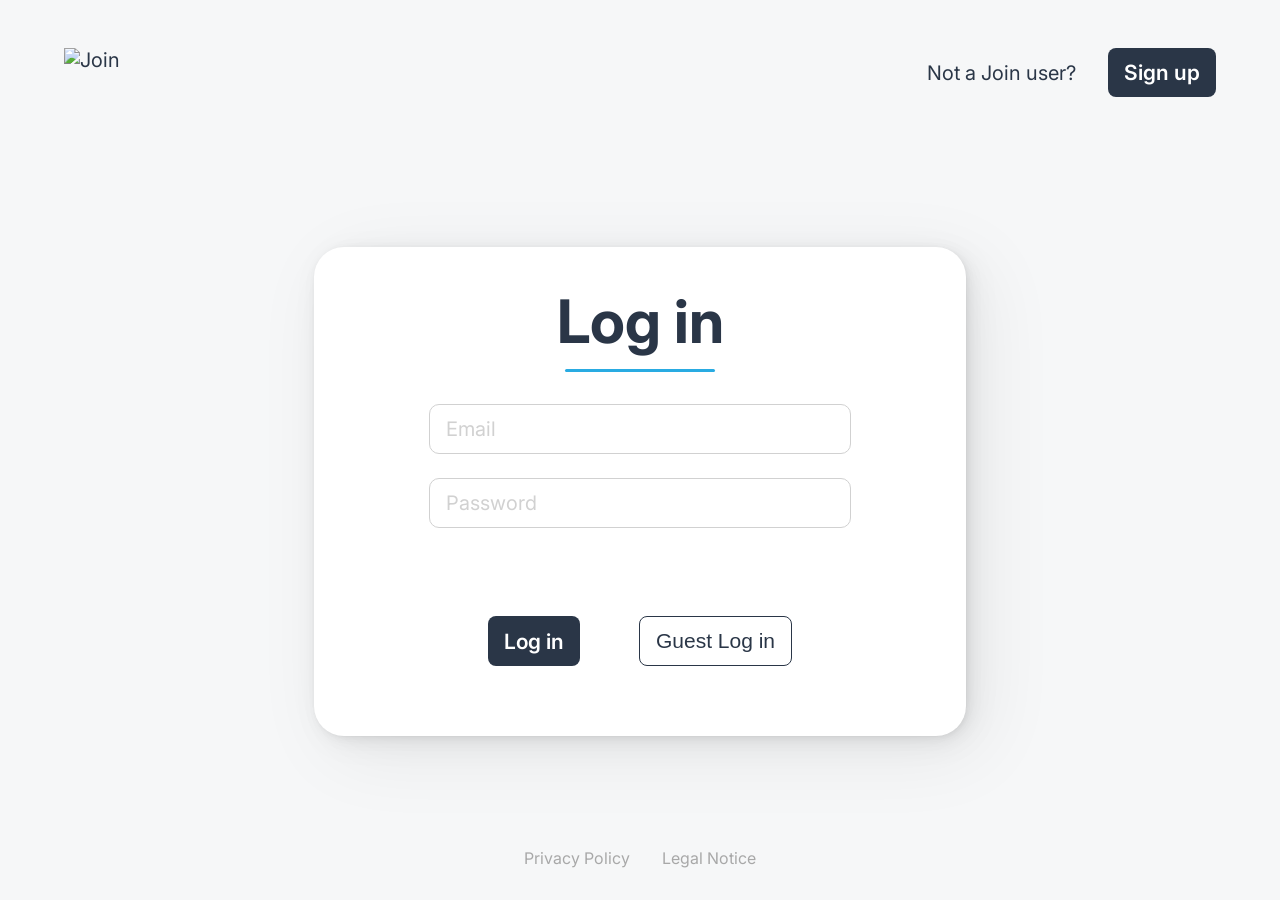
==== index.html @ b6815252 "add animation on login page and move login to index.html" ====
<!DOCTYPE html>
<html lang="en">

<head>
    <meta charset="UTF-8">
    <meta name="viewport" content="width=device-width, initial-scale=1.0">
    <title>Join</title>
    <link rel="icon" href="/assets/icons/join-favicon.png" type="image/png" sizes="32x32">
    <link rel="stylesheet" href="/styles/assets.css">
    <link rel="stylesheet" href="/styles/fonts.css">
    <link rel="stylesheet" href="/styles/log-in.css">
    <link rel="stylesheet" href="/styles/standard.css">
    <link rel="stylesheet" href="/style.css">
    <script src="/script/log-in.js"></script>
    <script src="/script/register.js"></script>
</head>

<body>
    <header class="section-pad section-gap">
        <img src="/assets/icons/join-logo.svg" class="logo-little" alt="Join">
        <div class="header-login">
            <p>Not a Join user?</p>
            <button class="button" onclick="window.location.href='/html/register.html'">Sign up</button>
        </div>
    </header>
    <main>
        <div class="login-container">
            <div class="headline-container">
                <h1 class="h1-login">Log in</h1>
                <div class="underline"></div>
            </div>
            <form onsubmit="getInputData(); return false;">
                <input class="input-email" type="text" id="email" placeholder="Email">
                <input class="input-password" type="password" id="password" placeholder="Password">
                <span id="errorMessageLogin" class="error-message"></span>
                <div class="button-container">
                    <button type="submit" class="button">Log in</button>
                    <button type="button" onclick="getInputData('guest')" class="button-2">Guest Log in</button>
                </div>
            </form>
            <div id="messageBox"></div>
        </div>
    </main>
    <footer class="section-pad section-gap">
        <a href="/html/privacy-policy.html" target="_blank">Privacy Policy</a>
        <a href="/html/legal-notice.html" target="_blank">Legal Notice</a>
    </footer>
</body>

</html>
---- styles/assets.css ----
input[type="search"]::-webkit-search-decoration,
input[type="search"]::-webkit-search-cancel-button,
input[type="search"]::-webkit-search-results-button,
input[type="search"]::-webkit-search-results-decoration {
    -webkit-appearance: none;
}

.logo {
    height: 334px;
    width: 274px;
}

header {
    display: flex;
    justify-content: space-between;
}

footer {
    display: flex;
    justify-content: center;
    color: var(--color-gray);
    font-size: 16px;
}

main {
    display: flex;
    flex: 1;
    justify-content: center;
    padding: 64px;
}

.headline-container {
    display: flex;
    flex-direction: column;
    align-items: center;
    gap: 12px;
}

.underline {
    height: 3px;
    width: 150px;
    background-color: var(--color-light-blue);
    border-radius: 8px;
}

form {
    display: flex;
    flex-direction: column;
    align-items: center;
    gap: 24px;
}

input,
select,
textarea,
.custom-select {
    width: 422px;
    border-radius: 10px;
    border: 1px solid var(--color-light-gray);
    padding: 12px 16px;
    font-family: Inter, sans-serif;
    color: black;
    font-size: 20px;
}

input::placeholder,
select::placeholder,
textarea::placeholder {
    color: var(--color-light-gray);
}

input:focus,
select:focus,
textarea:focus {
    border: 1px solid var(--color-light-blue);
    outline: none;
}

.input-email {
    background: url(/assets/icons/mail.svg);
    background-repeat: no-repeat;
    background-position: right 22px center;
}

.input-password {
    background: url(/assets/icons/lock.svg);
    background-repeat: no-repeat;
    background-position: right 22px center;
}

.input-name {
    background: url(/assets/icons/person.svg);
    background-repeat: no-repeat;
    background-position: right 22px center;
}

.input-phone {
    background: url(/assets/icons/phone.svg);
    background-repeat: no-repeat;
    background-position: right 22px center;
}

.input-checkbox {
    height: 16px;
    width: 16px;
    border-radius: 3px;
    border: 2px solid var(--primary-blue);
    background-color: white;
    cursor: pointer;
}

.button-container {
    display: flex;
    justify-content: space-evenly;
    padding-top: 24px;
    width: 100%;
}

.button {
    background-color: var(--primary-blue);
    color: var(--bg-white);
    padding: 12px 16px;
    border-radius: 8px;
    border: unset;
    text-wrap: nowrap;
    font-family: Inter, sans-serif;
    font-size: 21px;
    font-weight: 600;
}

.button-2 {
    background-color: var(--bg-white);
    color: var(--primary-blue);
    padding: 12px 16px;
    font-size: 21px;
    border-radius: 8px;
    border: 1px solid var(--primary-blue);
}

.button:hover,
.button:focus,
.button-2:hover,
.button-2:focus {
    cursor: pointer;
    outline: none;
    box-shadow: 0 4px 3px -1px rgba(0, 0, 0, 0.2);
}

.button:hover,
.button:focus {
    background-color: var(--color-light-blue);
}

.button-2:hover,
.button-2:focus {
    border: 1px solid var(--color-light-blue);
    color: var(--color-light-blue);

    >img {
        filter: brightness(0) saturate(100%) invert(63%) sepia(14%) saturate(2444%) hue-rotate(157deg) brightness(91%) contrast(95%);
    }
}

.button-disabled:hover {
    cursor: not-allowed;
}

.sideline-blue {
    height: 60px;
    width: 3px;
    background-color: var(--color-light-blue);
    border-radius: 8px;
}

.sideline-blue-horizontal {
    width: 60px;
    height: 3px;
    background-color: var(--color-light-blue);
    border-radius: 8px;
}

.sideline-gray {
    height: 102px;
    width: 2px;
    background-color: var(--color-light-gray);
    border-radius: 8px;
}

.section-header {
    display: flex;
    justify-content: flex-start;
    align-items: center;
    gap: 30px;
}

.join-span {
    color: var(--color-light-blue);
}

.ui-icon:hover,
.ui-icon:focus {
    outline: none;
    filter: brightness(0) saturate(100%) invert(63%) sepia(14%) saturate(2444%) hue-rotate(157deg) brightness(91%) contrast(95%);
    cursor: pointer;
}

.ui-icon {
    user-select: none;
}

.ui-icon-wrapper {
    display: flex;
    justify-content: center;
    align-items: center;
    width: 32px;
    height: 32px;
    border-radius: 16px;
}

.ui-icon-wrapper:hover,
.ui-icon-wrapper:focus {
    outline: none;
    cursor: pointer;
    background-color: var(--bg-color-gray);
}

.red-border {
    border: 1px solid red !important;
}

.input-error-message {
    color: red;
    font-size: 16px;
    font-weight: 500;
    font-style: italic;
    height: 0;
}

.input-error-message>span {
    padding: 0px 8px;
}

.overlay {
    overflow-y: auto;
    height: 100vh;
    width: 100vw;
    position: fixed;
    top: 0;
    left: 0;
    display: flex;
    justify-content: safe center;
    align-items: safe center;
    padding: 16px 8px;
    background-color: rgba(0, 0, 0, 0.2);
    opacity: 1;
    z-index: 10;
}

.fade-out {
    opacity: 0;
    transition: opacity 125ms ease-out;
}

.overlay>:first-child {
    outline: none;
}

.fly-in-from-right {
    animation: flyInFromRight 200ms ease-out;
}

.fly-out-to-right {
    animation: flyOutToRight 200ms ease-out forwards;
}

.overlay:has(.fly-in-from-right, .fly-out-to-right) {
    overflow-x: hidden;
}

@keyframes flyInFromRight {
    0% {
        transform: translateX(calc(50vw + 51%));
    }

    100% {
        transform: translateX(0%);
    }
}


@keyframes flyOutToRight {
    0% {
        transform: translateX(0%);
    }

    100% {
        transform: translateX(calc(50vw + 51%));
    }
}

@media (max-width:480px) {
    .h1-responsive {
        font-size: 44px;
    }

    .h4-responsive {
        font-size: 19px;
    }

    .h5-responsive {
        font-size: 36px;
        font-weight: 400;
    }

    .sideline-blue {
        width: 60px;
        height: 3px;
    }

    .sideline-gray {
        height: 87px;
    }

    .section-header {
        flex-direction: column;
        align-items: flex-start;
        gap: 8px;
    }

    .overlay {
        padding: 0;

        &>:first-child {
            border-radius: 0;
        }
    }
}

@media (max-width: 768px) and (min-width: 481px) {
    .h1-responsive {
        font-size: 47px;
    }

    .h4-responsive {
        font-size: 20px;
    }

    .h5-responsive {
        font-size: 36px;
        font-weight: 400;
    }


    .sideline-blue {
        width: 60px;
        height: 3px;
    }

    .sideline-gray {
        height: 87px;
    }

    .section-header {
        flex-direction: column;
    }
}

@media (max-width: 1024px) and (min-width: 769px) {
    .section-header {
        gap: 24px;
    }

    .h5-responsive {
        font-size: 40px;
        font-weight: 400;
    }

}
---- styles/fonts.css ----
@font-face {
    font-family: Inter;
    src: url('/assets//fonts/Inter-VariableFont_opsz\,wght.ttf') format(truetype);
    font-weight: 100 900;
}
---- styles/log-in.css ----
.header-login {
    display: flex;
    justify-content: center;
    align-items: baseline;
    gap: 32px;
    margin-left: auto;
}

.login-container {
    display: flex;
    justify-content: center;
    flex-direction: column;
    align-items: center;
    height: 489px;
    width: 652px;
    background-color: var(--bg-white);
    border-radius: 30px;
    gap: 32px;
    box-shadow:
        0.4px 0.4px 2.2px rgba(0, 0, 0, 0.02),
        1.1px 1.1px 5.3px rgba(0, 0, 0, 0.028),
        2px 2px 10px rgba(0, 0, 0, 0.035),
        3.6px 3.6px 17.9px rgba(0, 0, 0, 0.042),
        6.7px 6.7px 33.4px rgba(0, 0, 0, 0.05),
        16px 16px 80px rgba(0, 0, 0, 0.07);
}

.errorText {
    color: red;
    font-size: 12px;
}

.error-message {
    height: 16px;
}

.animation-overlay {
    overflow-y: auto;
    height: 100vh;
    width: 100vw;
    position: fixed;
    top: 0;
    left: 0;
    background-color: var(--bg-color);
    opacity: 1;
    z-index: 10;
}

.animate {
    animation: shrinkToLeft 1000ms ease-in-out forwards;
}

.close-overlay {
    animation: closeAnimation 500ms ease-in-out 500ms forwards;
}

@keyframes shrinkToLeft {

    0%,
    50% {
        position: fixed;
        top: 50%;
        left: 50%;
        transform: translate(-50%, -50%) scale(200%);
        z-index: 11;
    }

    100% {
        position: fixed;
        top: 48px;
        left: 64px;
        z-index: 11;
    }
}

@keyframes closeAnimation {
    100% {
        opacity: 0;
        display: none;
    }
}

@media(max-width: 600px) {

    .button-container {
        flex-direction: column;
    }

    .button-container {
        padding-top: 0px;
        width: 75%;
        gap: 15px;
    }

    input {
        width: 322px;
        font-size: 16px;
    }
}

@media(max-width: 500px) {

    .button,
    .button-2 {
        font-size: 16px;
    }

    input {
        width: 280px;
    }

    .h1-login {
        font-size: 50px !important;
    }
}

@media(max-width: 435px) {

    input {
        width: 200px;
    }

    main {
        padding: 32px;
    }
}

@media(max-width: 400px) {

    .errorText {
        text-align: center;
        padding: 0px 5px 0px 5px;
    }
}

@media(max-width: 375px) {
    .errorText {
        font-size: 10px !important;
    }

    .error-message {
        font-size: 10px !important;
    }
}
---- styles/standard.css ----
* {
    box-sizing: border-box;
    margin: 0;
    scroll-behavior: smooth;
}

a {
    text-decoration: none;
}

a:hover {
    cursor: pointer;
}

.ft-47 {
    font-size: 47px;
}

.ft-20 {
    font-size: 20px;
}

.w-100 {
    width: 100%;
}

.d-none {
    display: none;
}

.dni {
    display: none !important;
}

.d-flex {
    display: flex;
}

.d-flex-c-c {
    display: flex;
    justify-content: center;
    align-items: center;
}

.d-flex-sb-c {
    display: flex;
    justify-content: space-between;
    align-items: center;
}

.fr {
    display: flex;
    flex-direction: row;
}

.fc {
    display: flex;
    flex-direction: column;
}

.wrap {
    flex-wrap: wrap;
}

.jcac {
    justify-content: center;
    align-items: center;
}

.jsac {
    justify-content: start;
    align-items: center;
}

.jcas {
    justify-content: center;
    align-items: start;
}

.sb {
    justify-content: space-between;
}

.sa {
    justify-content: space-around;
}

.se {
    justify-content: space-evenly;
}

.je {
    justify-content: end;
}

.ac {
    align-items: center;
}

.ae {
    align-items: end;
}

.gap-8 {
    gap: 8px;
}

.gap-16 {
    gap: 16px;
}

.gap-24 {
    gap: 24px;
}

.gap-32 {
    gap: 32px;
}

.section-pad {
    padding: 48px 24px;
}

.section-gap {
    gap: 16px;
}

.text-page {
    color: black;
    font-size: 16px;

    & h1 {
        margin-top: 32px;
        margin-bottom: 32px;
    }

    & h2 {
        margin-top: 32px;
        margin-bottom: 16px;
    }

    & a {
        color: var(--color-light-blue);

        &:hover {
            text-decoration: underline;
        }
    }

    & p {
        margin-bottom: 16px;
    }

    & .heavy-points {
        & li::marker {
            font-weight: 700;
        }

        & li {
            padding-left: 8px;
        }
    }
}

@media (max-width:480px) {
    .section-pad {
        padding: 16px;
    }

    .section-gap {
        gap: 16px;
    }
}

@media (max-width: 768px) and (min-width: 481px) {
    .section_pad {
        padding: 130px 32px 16px;
    }

    .section_gap {
        gap: 16px;
    }
}

@media (max-width: 1024px) and (min-width: 769px) {
    .section_pad {
        padding: 48px 64px 32px;
    }

    .section_gap {
        gap: 32px;
    }
}

@media (max-width:1440px) and (min-width:1025px) {
    .section-pad {
        padding: 48px 64px 32px;
    }

    .section-gap {
        gap: 32px;
    }
}

@media (max-width:1920px) and (min-width:1441px) {
    .section-pad {
        padding: 48px 100px 32px;
    }

    .section-gap {
        gap: 64px;
    }
}

@media (min-width:1921px) {
    .section-pad {
        /* calculation: (100% - 1920px)/2 = 50% - 960px */
        padding: 64px max(160px, calc(50% - 960px));
    }

    .section-gap {
        gap: 64px;
    }
}
---- style.css ----
:root {
    --primary-blue: #2A3647;

    --bg-color: #F6F7F8;
    --bg-white: #FFFFFF;
    --bg-color-dark-blue: #091931;
    --bg-color-blue: #0C2E62;
    --bg-color-blue-rgb: 12, 46, 98;
    --bg-color-blue-hover: #2A3D59;
    --bg-color-orange: #FF3D00;

    --color-light-blue: #29abe2;
    --color-light-gray: #D1D1D1;
    --color-gray: #A8A8A8;
    --color-blue: #007CEE;

    --contact-color-orange: #FF7A00;
    --contact-color-pink: #FF5EB3;
    --contact-color-lavender: #6E52FF;
    --contact-color-violet: #9327FF;
    --contact-color-aqua: #00BEE8;
    --contact-color-tropical: #1FD7C1;
    --contact-color-coral: #FF745E;
    --contact-color-peach: #FFA35E;
    --contact-color-magenta: #FC71FF;
    --contact-color-gold: #FFC701;
    --contact-color-blue: #0038FF;
    --contact-color-lime: #C3FF2B;
    --contact-color-purple: #462f8a;
    --contact-color-crimson: #FF4646;
    --contact-color-honey: #FFBB2B;
}

body {
    visibility: hidden;
    font-size: 20px;
    background-color: var(--bg-color);
    color: var(--primary-blue);
    display: flex;
    flex-direction: column;
    height: 100vh;
    font-family: Inter, sans-serif;
}

body>:first-child {
    height: 100%;
}

a {
    color: var(--color-gray);
}

h1 {
    font-size: 60px;
}

h2 {
    font-size: 27px;
    font-weight: 700;
}

h3 {
    font-size: 20px;
    font-weight: 700;
}

h4 {
    font-size: 27px;
    font-weight: 100;
}

h5 {
    font-size: 47px;
    font-weight: 500;
}

.logo-little {
    height: 122px;
    width: 100px;
}

.logo-mini {
    height: 56px;
}

.container {
    max-width: 1920px;
    margin: 0 auto;
    height: 100vh;
}

.bg-color-sidebar {
    background: var(--primary-blue);
}

.sidebar-container {
    width: 232px;
    height: 100vh;
    display: flex;
    flex-direction: column;
    align-items: center;
    padding: 64px 0;
    gap: 120px;
}

.sidebar-mainbox {
    display: flex;
    flex-direction: column;
    justify-content: space-between;
    align-items: center;
    height: 100%;
    width: 100%;
}

.links-container {
    width: 100%;
    display: flex;
    flex-direction: column;
    justify-content: center;
    align-items: flex-start;
    gap: 20px;
}

.links-container a {
    width: 100%;
    height: 46px;
    display: flex;
    justify-content: flex-start;
    align-items: center;
    padding: 0 48px;
    gap: 16px;
}

.links-container a:hover {
    background-color: var(--bg-color-blue-hover);
}

a.current {
    background-color: var(--bg-color-dark-blue);
    color: var(--bg-white);
}

a.current:hover {
    background-color: var(--bg-color-dark-blue);
    cursor: default;
}

.links-container a.current img {
    filter: brightness(0) invert(1);
}

.sidebar-footer {
    display: flex;
    flex-direction: column;
    gap: 32px;
}

.sidebar-footer a:hover {
    cursor: pointer;
    color: var(--color-light-blue);
    transform: scale(1.05);
    transition: all 125ms ease-in-out;
}

.navbar-header {
    display: flex;
    justify-content: space-between;
    align-items: center;
    height: 100px;
    width: 100%;
    background: var(--bg-white);
    box-shadow: 0px 2px 4px rgba(0, 0, 0, 0.2);
    padding: 0 48px 0 120px;
}

.headline {
    font-size: 24px;
    font-weight: 300;
}

.img-help:hover {
    cursor: pointer;
    transform: scale(1.2);
    transition: all 125ms ease-in-out;
}

.user-icon-container {
    width: 56px;
    height: 56px;
    border-radius: 100%;
    border: 3px solid var(--primary-blue);
    display: flex;
    justify-content: center;
    align-items: center;
}

.user-icon-container:hover {
    cursor: pointer;
    background-color: rgba(var(--bg-color-blue-rgb), 0.12);
}

.initials {
    font-size: 20px;
    font-weight: 700;
    color: var(--color-light-blue);
}

.user-menu-container {
    display: flex;
    flex-direction: column;
    align-items: flex-start;
    position: fixed;
    top: 100px;
    right: -164px;
    width: 160px;
    z-index: 2;
    background-color: var(--primary-blue);
    box-shadow: 0px 2px 4px rgba(0, 0, 0, 0.2);
    padding: 16px;
    border-radius: 20px 0 20px 20px;
    font-size: 16px;
    transform: translateX(0);
    transition: transform 250ms ease-in-out, opacity 250ms ease-in-out;
    opacity: 0;
    pointer-events: none;
}

.user-menu-container a {
    display: flex;
    justify-content: flex-start;
    align-items: center;
    width: 100%;
    height: 40px;
    padding: 0 8px;
}

.user-menu-container a:hover {
    cursor: pointer;
    background-color: var(--bg-color-blue-hover);
    transform: scale(1.05);
    transition: all 125ms ease-in-out;
}

.user-menu-container.visible {
    transform: translateX(-180px);
    opacity: 1;
    pointer-events: auto;
}

.user-menu-container.hidden {
    transform: translateX(0);
    opacity: 0;
    pointer-events: none;
}

.main-content {
    width: 100%;
    display: flex;
    flex-direction: column;
    flex: 1;
    overflow-y: auto;
}

.main-content>section {
    flex: 1;
    overflow-y: auto;
}

.light-box-shadow {
    box-shadow: 0 0 8px rgba(0, 0, 0, 0.1);
}

.t-125 {
    transition: all 125ms ease-in-out;
}

.pos-rel {
    position: relative;
}

@media (max-width: 768px) {
    .navbar-header {
        padding: 24px;
    }

    .headline {
        display: none;
    }

    .img-help {
        display: none;
    }

    .logo-header {
        width: 60px;
    }

    .sidebar-container {
        height: 100px;
        width: 100%;
        flex-direction: row;
        padding: 12px;
        gap: 0;
    }

    body>:first-child {
        flex-direction: column-reverse;
    }

    .sidebar-mainbox {
        flex-direction: row;
    }

    .logo-little {
        display: none;
    }

    .links-container {
        flex-direction: row;
        align-items: center;
        height: 100%;
        gap: 16px;
    }

    .links-container a {
        display: flex;
        flex-direction: column;
        align-items: center;
        justify-content: center;
        padding: 0;
        gap: 8px;
        height: 100%;
        width: 100%;
    }

    .sidebar-footer {
        display: none;
    }

    a.current {
        border-radius: 12px;
    }
}

@media (max-width: 480px) {
    .navbar-header {
        height: 80px;
        padding: 24px;
    }

    .headline {
        display: none;
    }

    .img-help {
        display: none;
    }

    .logo-header {
        width: 40px;
    }

    .sidebar-container {
        height: 80px;
        padding: 8px;
    }

    .sidebar-mainbox {
        flex-direction: row;
    }

    .logo-little {
        display: none;
    }

    .header-login {
        margin-left: unset;
    }

    .links-container {
        flex-direction: row;
        align-items: center;
        height: 100%;
        gap: 8px;
        font-size: 14px;
    }

    .links-container a {
        display: flex;
        flex-direction: column;
        align-items: center;
        justify-content: center;
        padding: 0;
        gap: 8px;
        height: 100%;
        width: 100%;
    }

    .sidebar-footer {
        display: none;
    }

    a.current {
        border-radius: 12px;
    }

    .user-menu-container {
        top: 80px;
    }
}

@media (min-width:769px) {
    .logo-header {
        display: none;
    }
}

@media (max-width: 1024px) and (min-width: 769px) {
    .navbar-header {
        padding: 0 48px 0 64px;
    }
}
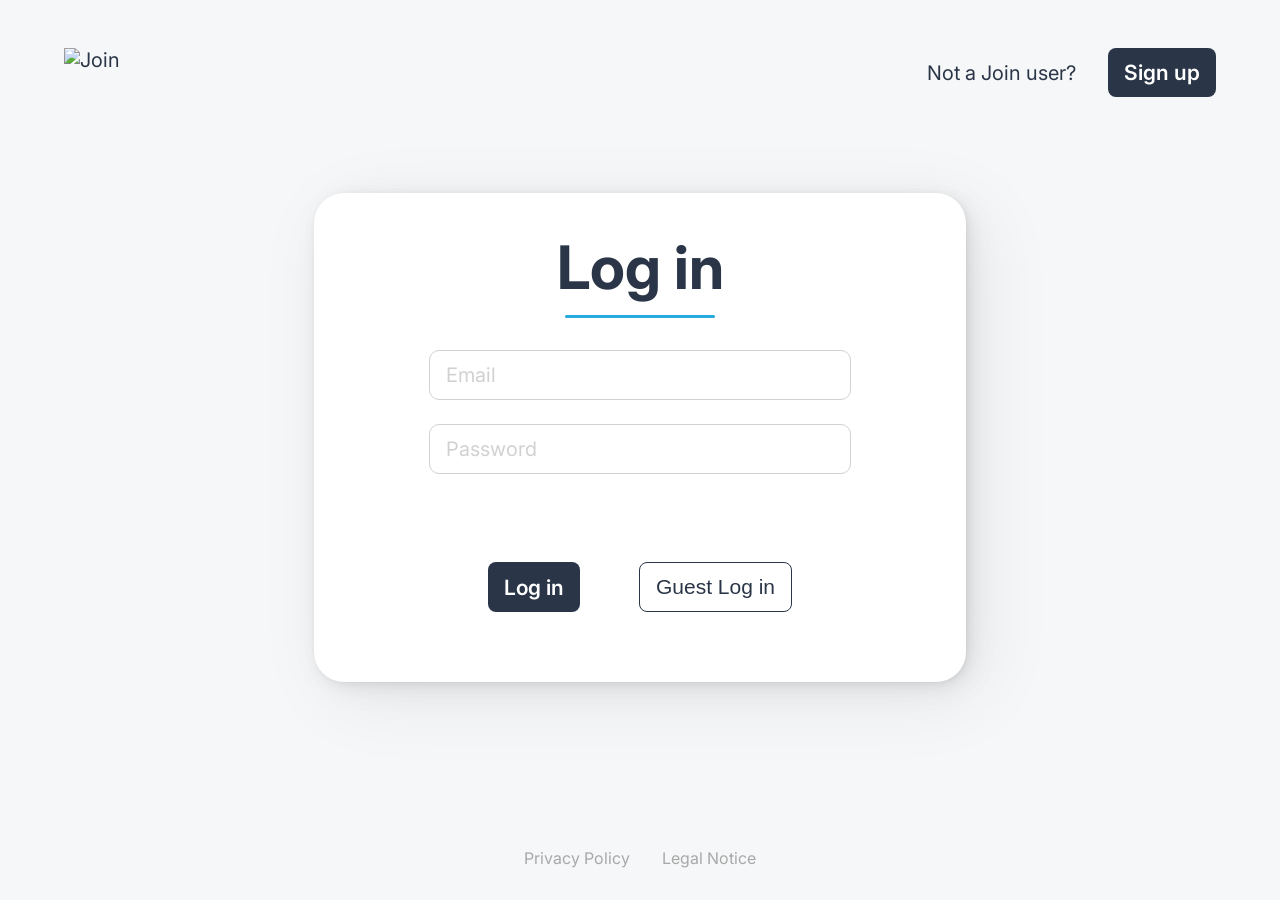
==== commit 6c21461f: "check if email exists on contacts" ====
--- a/index.html
+++ b/index.html
@@ -11,6 +11,7 @@
     <link rel="stylesheet" href="/styles/log-in.css">
     <link rel="stylesheet" href="/styles/standard.css">
     <link rel="stylesheet" href="/style.css">
+    <script src="/script/fetch.js"></script>
     <script src="/script/log-in.js"></script>
     <script src="/script/register.js"></script>
 </head>
--- a/style.css
+++ b/style.css
@@ -42,7 +42,7 @@
     font-family: Inter, sans-serif;
 }
 
-body>:first-child {
+.height-100 {
     height: 100%;
 }
 
@@ -171,6 +171,8 @@
     background: var(--bg-white);
     box-shadow: 0px 2px 4px rgba(0, 0, 0, 0.2);
     padding: 0 48px 0 120px;
+    z-index: 1;
+    position: relative;
 }
 
 .headline {
@@ -315,6 +317,10 @@
         display: none;
     }
 
+    .header-login {
+        margin-left: unset;
+    }
+
     .links-container {
         flex-direction: row;
         align-items: center;
@@ -373,10 +379,6 @@
         display: none;
     }
 
-    .header-login {
-        margin-left: unset;
-    }
-
     .links-container {
         flex-direction: row;
         align-items: center;
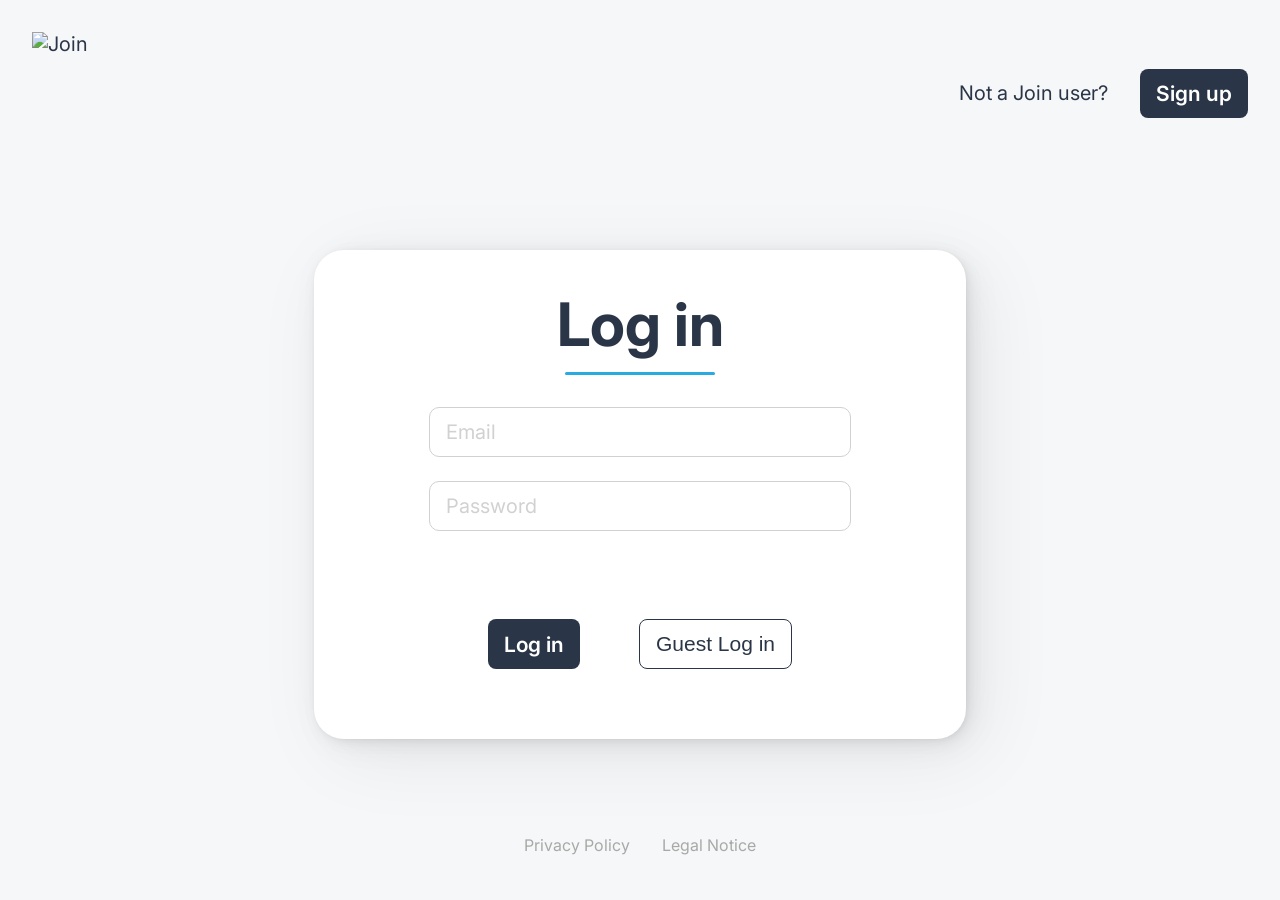
==== commit c867ac26: "Bugfixes in logo-animation" ====
--- a/index.html
+++ b/index.html
@@ -16,12 +16,13 @@
     <script src="/script/register.js"></script>
 </head>
 
-<body>
+<body class="login-page">
+    <img src="/assets/icons/join-logo.svg" class="logo-little-responsive" alt="Join">
     <header class="section-pad section-gap">
         <img src="/assets/icons/join-logo.svg" class="logo-little" alt="Join">
         <div class="header-login">
             <p>Not a Join user?</p>
-            <button class="button" onclick="window.location.href='/html/register.html'">Sign up</button>
+            <button class="button button-signup" onclick="window.location.href='/html/register.html'">Sign up</button>
         </div>
     </header>
     <main>
--- a/styles/assets.css
+++ b/styles/assets.css
@@ -24,7 +24,6 @@
 
 main {
     display: flex;
-    flex: 1;
     justify-content: center;
     padding: 64px;
 }
@@ -165,6 +164,22 @@
     cursor: not-allowed;
 }
 
+.undo-btn {
+    margin: 0;
+    line-height: 125%;
+    border: none;
+    font-family: inherit;
+    font-size: inherit;
+    background-color: transparent;
+    color: white;
+    text-decoration: underline;
+}
+
+.undo-btn:hover {
+    cursor: pointer;
+    color: var(--color-light-blue) !important;
+}
+
 .sideline-blue {
     height: 60px;
     width: 3px;
@@ -273,6 +288,14 @@
     animation: flyOutToRight 200ms ease-out forwards;
 }
 
+.fly-in-from-bottom {
+    animation: flyInFromBottom 200ms ease-out;
+}
+
+.fly-out-to-bottom {
+    animation: flyOutToBottom 200ms ease-out forwards;
+}
+
 .overlay:has(.fly-in-from-right, .fly-out-to-right) {
     overflow-x: hidden;
 }
@@ -287,7 +310,6 @@
     }
 }
 
-
 @keyframes flyOutToRight {
     0% {
         transform: translateX(0%);
@@ -295,6 +317,26 @@
 
     100% {
         transform: translateX(calc(50vw + 51%));
+    }
+}
+
+@keyframes flyInFromBottom {
+    0% {
+        transform: translateY(calc(50vh + 51%));
+    }
+
+    100% {
+        transform: translateY(0%);
+    }
+}
+
+@keyframes flyOutToBottom {
+    0% {
+        transform: translateY(0%);
+    }
+
+    100% {
+        transform: translateY(calc(50vh + 51%));
     }
 }
 
@@ -350,7 +392,6 @@
         font-weight: 400;
     }
 
-
     .sideline-blue {
         width: 60px;
         height: 3px;
@@ -362,17 +403,34 @@
 
     .section-header {
         flex-direction: column;
-    }
+        align-items: flex-start;
+        gap: 16px
+    }
+
+    .fly-in-from-right {
+        animation: flyInFromBottom 200ms ease-out;
+    }
+
+    .fly-out-to-right {
+        animation: flyOutToBottom 200ms ease-out forwards;
+    }
+
 }
 
 @media (max-width: 1024px) and (min-width: 769px) {
     .section-header {
+        flex-direction: column;
+        align-items: flex-start;
         gap: 24px;
+    }
+
+    .sideline-blue {
+        width: 60px;
+        height: 3px;
     }
 
     .h5-responsive {
         font-size: 40px;
         font-weight: 400;
     }
-
 }
--- a/styles/log-in.css
+++ b/styles/log-in.css
@@ -1,9 +1,25 @@
+body.login-page {
+    visibility: visible;
+}
+
+.logo-little-responsive {
+    flex: 0 0 auto;
+    height: 122px;
+    width: 100px;
+    display: none;
+    margin: 16px 0 0 16px;
+    transform: scale(0.8);
+}
+
+.login-page header {
+    align-items: center;
+}
+
 .header-login {
     display: flex;
     justify-content: center;
-    align-items: baseline;
+    align-items: center;
     gap: 32px;
-    margin-left: auto;
 }
 
 .login-container {
@@ -35,7 +51,6 @@
 }
 
 .animation-overlay {
-    overflow-y: auto;
     height: 100vh;
     width: 100vw;
     position: fixed;
@@ -46,10 +61,18 @@
     z-index: 10;
 }
 
+.animation-overlay-dark {
+    background-color: var(--primary-blue);
+}
+
 .animate {
     animation: shrinkToLeft 1000ms ease-in-out forwards;
 }
 
+.animate-mobile {
+    animation: shrinkToLeftMobile 1000ms ease-in-out forwards;
+}
+
 .close-overlay {
     animation: closeAnimation 500ms ease-in-out 500ms forwards;
 }
@@ -58,17 +81,38 @@
 
     0%,
     50% {
-        position: fixed;
-        top: 50%;
+        position: relative;
+        top: calc(50vh - 32px);
         left: 50%;
         transform: translate(-50%, -50%) scale(200%);
         z-index: 11;
     }
 
     100% {
-        position: fixed;
-        top: 48px;
-        left: 64px;
+        position: relative;
+        top: 0%;
+        left: 0%;
+        z-index: 11;
+    }
+}
+
+@keyframes shrinkToLeftMobile {
+
+    0%,
+    50% {
+        content: url('/assets/icons/join-logo-white.svg');
+        position: relative;
+        top: calc(50vh);
+        left: 50%;
+        transform: translate(-50%, -50%) scale(150%);
+        z-index: 11;
+    }
+
+    100% {
+        content: url('/assets/icons/join-logo.svg');
+        position: relative;
+        top: 0%;
+        left: 0%;
         z-index: 11;
     }
 }
@@ -76,25 +120,57 @@
 @keyframes closeAnimation {
     100% {
         opacity: 0;
-        display: none;
+    }
+}
+
+@media(max-width: 768px) {
+    .login-page .section-pad {
+        padding: 24px 8px;
+    }
+
+    .login-page header {
+        order: 1;
+        margin: 0 auto;
+    }
+
+    .login-page footer {
+        order: 3;
+    }
+
+    .login-page main {
+        padding: 64px 24px;
+    }
+
+    .logo-little-responsive {
+        display: block;
     }
 }
 
 @media(max-width: 600px) {
-
     .button-container {
         flex-direction: column;
-    }
-
-    .button-container {
+        align-items: center;
         padding-top: 0px;
         width: 75%;
         gap: 15px;
     }
 
+    .button,
+    .button-2 {
+        width: 100%;
+    }
+
+    .button-signup {
+        width: 110px;
+    }
+
     input {
-        width: 322px;
         font-size: 16px;
+        width: 100%;
+    }
+
+    form {
+        width: 80%;
     }
 }
 
@@ -105,28 +181,21 @@
         font-size: 16px;
     }
 
-    input {
-        width: 280px;
-    }
-
     .h1-login {
         font-size: 50px !important;
     }
-}
-
-@media(max-width: 435px) {
+
+    .login-container {
+        width: 370px;
+    }
 
     input {
-        width: 200px;
-    }
-
-    main {
-        padding: 32px;
-    }
+        width: 100%;
+    }
+
 }
 
 @media(max-width: 400px) {
-
     .errorText {
         text-align: center;
         padding: 0px 5px 0px 5px;
@@ -134,9 +203,6 @@
 }
 
 @media(max-width: 375px) {
-    .errorText {
-        font-size: 10px !important;
-    }
 
     .error-message {
         font-size: 10px !important;
--- a/styles/standard.css
+++ b/styles/standard.css
@@ -118,7 +118,7 @@
 }
 
 .section-pad {
-    padding: 48px 24px;
+    padding: 32px;
 }
 
 .section-gap {
@@ -182,31 +182,15 @@
     }
 }
 
-@media (max-width: 1024px) and (min-width: 769px) {
-    .section_pad {
-        padding: 48px 64px 32px;
-    }
-
-    .section_gap {
+
+
+@media (max-width:1440px) and (min-width:1025px) {
+    .section-gap {
         gap: 32px;
     }
 }
 
-@media (max-width:1440px) and (min-width:1025px) {
-    .section-pad {
-        padding: 48px 64px 32px;
-    }
-
-    .section-gap {
-        gap: 32px;
-    }
-}
-
 @media (max-width:1920px) and (min-width:1441px) {
-    .section-pad {
-        padding: 48px 100px 32px;
-    }
-
     .section-gap {
         gap: 64px;
     }
@@ -214,8 +198,12 @@
 
 @media (min-width:1921px) {
     .section-pad {
-        /* calculation: (100% - 1920px)/2 = 50% - 960px */
-        padding: 64px max(160px, calc(50% - 960px));
+        max-width: 1920px;
+    }
+
+    body.login-page {
+        max-width: 1920px;
+        margin: 0 auto;
     }
 
     .section-gap {
--- a/style.css
+++ b/style.css
@@ -72,6 +72,8 @@
 h5 {
     font-size: 47px;
     font-weight: 500;
+   
+
 }
 
 .logo-little {
@@ -297,6 +299,10 @@
         width: 60px;
     }
 
+    .logo-little {
+        display: none;
+    }
+
     .sidebar-container {
         height: 100px;
         width: 100%;
@@ -311,10 +317,6 @@
 
     .sidebar-mainbox {
         flex-direction: row;
-    }
-
-    .logo-little {
-        display: none;
     }
 
     .header-login {
@@ -375,10 +377,6 @@
         flex-direction: row;
     }
 
-    .logo-little {
-        display: none;
-    }
-
     .links-container {
         flex-direction: row;
         align-items: center;
